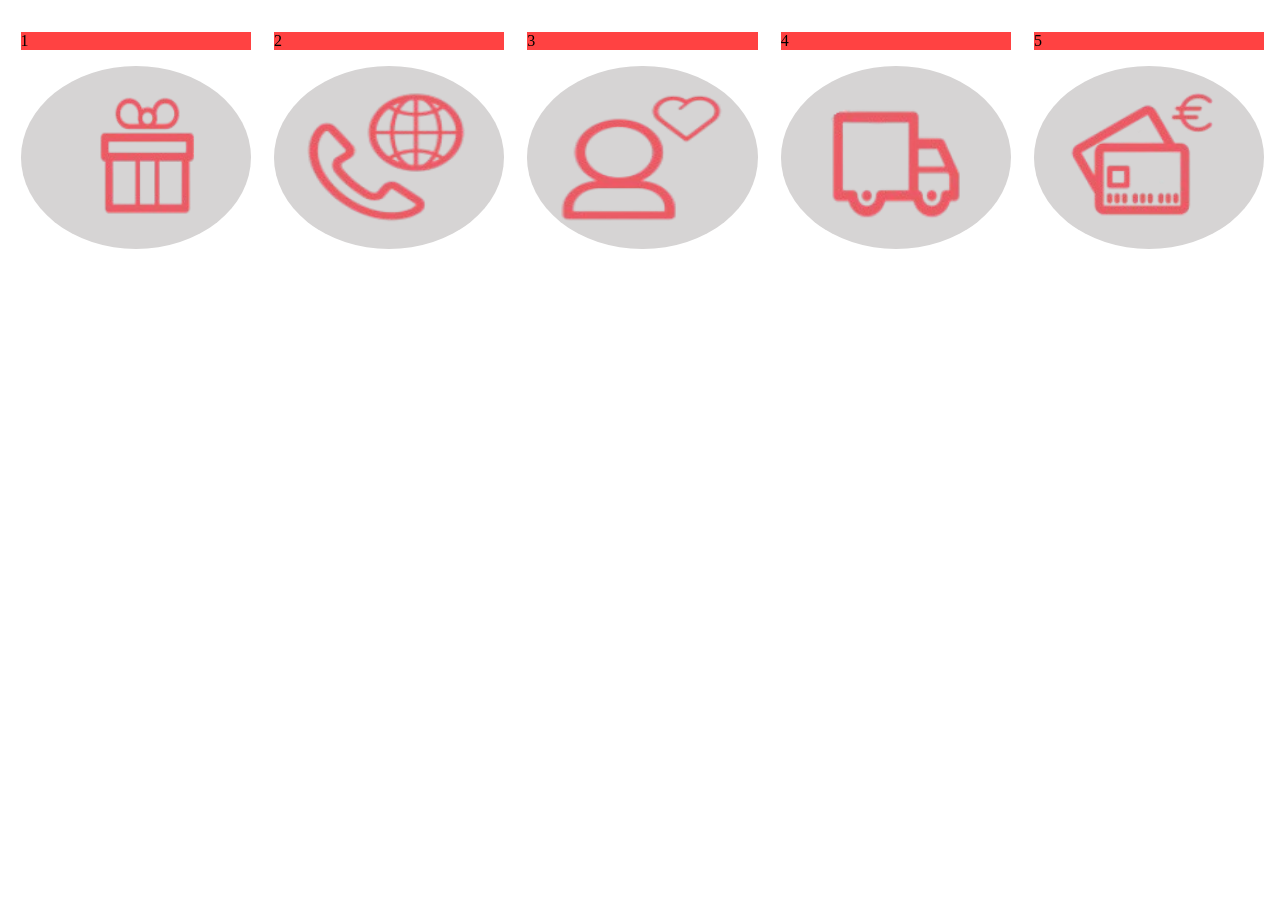
==== actividad2/index.html @ 94249aaf "actividad 2" ====
<!DOCTYPE html>
<html lang="=es">

 <head>
  <meta charset="UFF-g">
  <title>MI PRIMERA PAGUINA WEB</title>
  <link rel="stylesheet" href="styles.css">
 </head>
 <body>
      <div class="container">
        <div class="cajalogo1">
            <div class="circulorojo">
              <p id="numero1" class="numero">1</p>
            </div>
            <div class="circulogris">
              <img src="assets/logo1.png">
            </div>
      </div>
      <div class="cajalogo2">
          <div class="circulorojo">
            <p id="numero2" class="numero">2</p>
          </div>
          <div class="circulogris">
            <img src="assets/logo2.png">
          </div>
      </div>
      <div class="cajalogo3">
          <div class="circulorojo">
            <p id="numero2" class="numero">3</p>
          </div>
          <div class="circulogris">
            <img src="assets/logo3.png">
          </div>
      </div>
      <div class="cajalogo4">
        <div class="circulorojo">
            <p id="numero2" class="numero">4</p>
          </div>
          <div class="circulogris">
            <img src="assets/logo4.png">
          </div>
      </div>
      <div class="cajalogo5">
        <div class="circulorojo">
            <p id="numero2" class="numero">5</p>
        </div>
        <div class="circulogris">
            <img src="assets/logo5.png">
        </div>
        </div>
        <div class="textologo1">
          <p class="texto" id="texto1"></p>
        </div>
        <div class="textologo2">
          <p class="texto" id="texto2"></p>
        </div>
        <div class="textologo3">
          <p class="texto" id="texto3"></p>
        </div>
        <div class="textologo4">
          <p class="texto" id="texto4"></p>
        </div>
        <div class="textologo5">
          <p class="texto" id="texto5"></p>
        </div>
</div>
 </body>
</html>
---- actividad2/styles.css ----
.container {  display: grid;
  grid-template-columns: 1fr 1fr 1fr 1fr 1fr;
  grid-template-rows: 3fr 2fr;
  gap: 0px 3px;
  grid-auto-flow: row;
  grid-template-areas:
    "cajalogo1 cajalogo2 cajalogo3 cajalogo4 cajalogo5"
    "textologo1 textologo2 textologo3 textologo4 textologo5";
    width: 100%;
    height: 100%;
    margin: 0%;
    padding: 0%;
}

.cajalogo1 { grid-area: cajalogo1; }

.cajalogo2 { grid-area: cajalogo2; }

.cajalogo3 { grid-area: cajalogo3; }

.cajalogo4 { grid-area: cajalogo4; }

.cajalogo5 { grid-area: cajalogo5; }

.textologo1 { grid-area: textologo1; }

.textologo2 { grid-area: textologo2; }

.textologo3 { grid-area: textologo3; }

.textologo4 { grid-area: textologo4; }

.textologo5 { grid-area: textologo5; }

.cajalogo1{
  padding-bottom: 20%;
  padding-left: 5%;
  padding-right: 3%;
  padding-top: 3%;
}
.cajalogo2{
  padding-bottom: 20%;
  padding-left: 5%;
  padding-right: 3%;
  padding-top: 3%;
}
.cajalogo3{
  padding-bottom: 20%;
  padding-left: 5%;
  padding-right: 3%;
  padding-top: 3%;
}
.cajalogo4{
  padding-bottom: 20%;
  padding-left: 5%;
  padding-right: 3%;
  padding-top: 3%;
}
.cajalogo5{
  padding-bottom: 20%;
  padding-left: 5%;
  padding-right: 3%;
  padding-top: 3%;
}
.circulogris{
    background-color: rgb(214, 212, 212);
    border-radius: 50%;
    height: 70%;
    width: 70s%;
    overflow: hidden;
    padding-left: 5%;
    display: block;
    
}

img{
  width: 75%;
  height: 75%;
  padding-left: 10%;
  padding-top: 12%;
}
.circulorojo{
  background-color: rgba(255, 0, 0, 0.74);

}
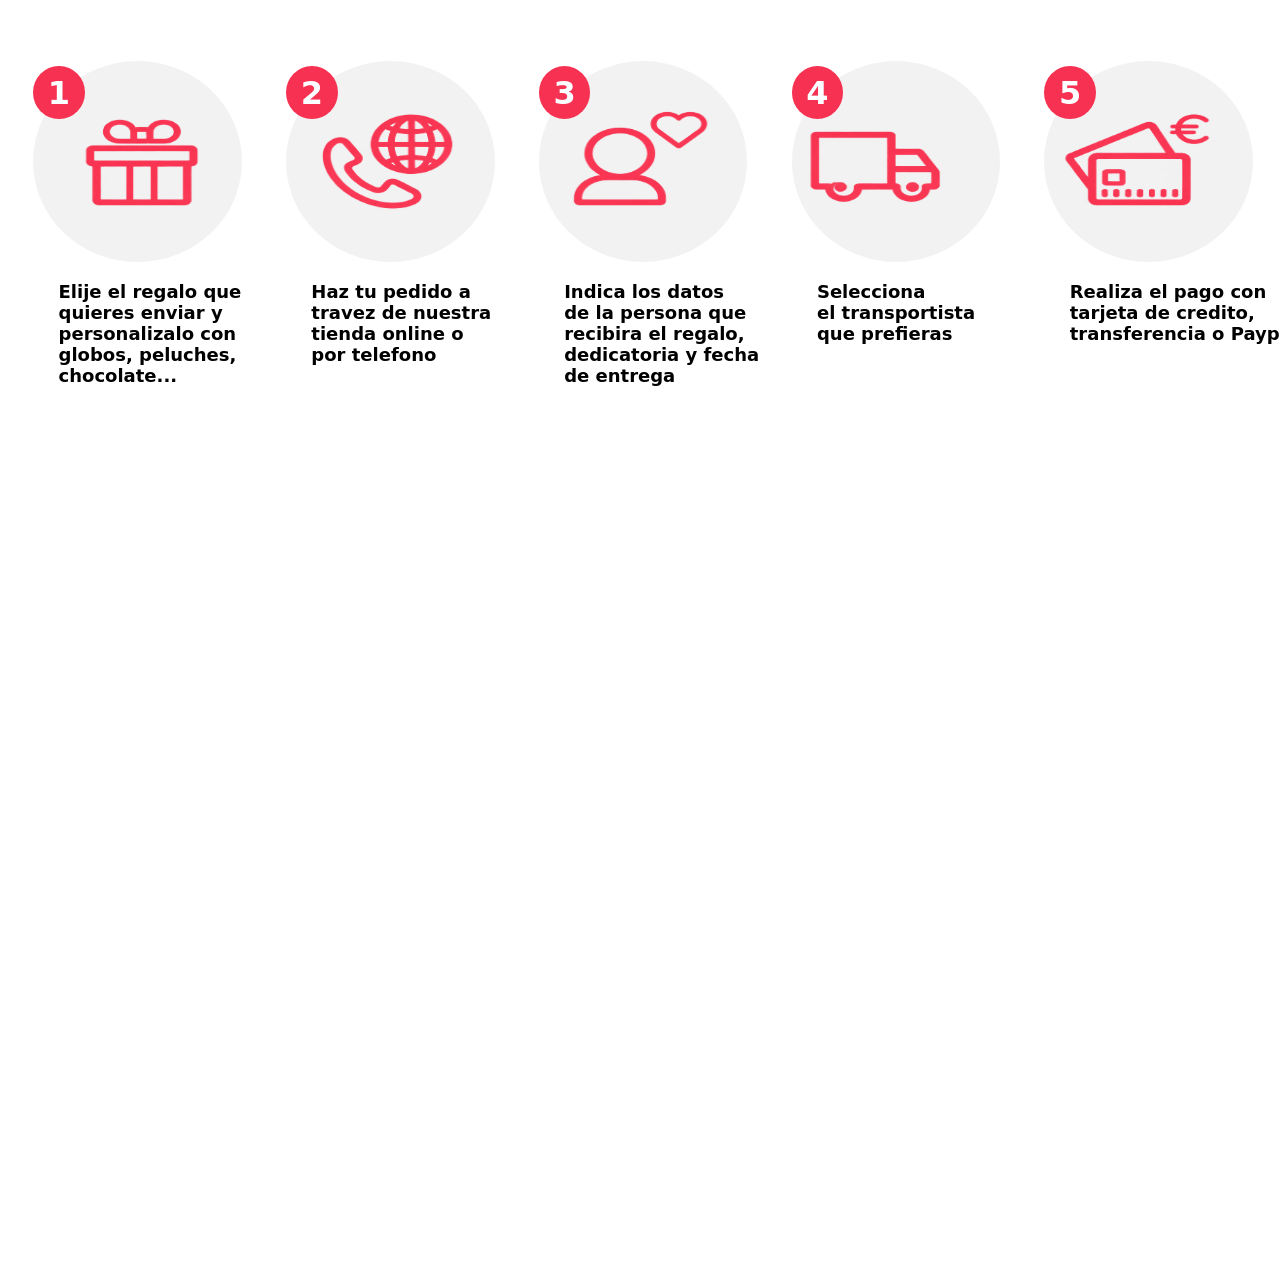
==== commit 7296e7fa: "terminado proyecto 2" ====
--- a/actividad2/index.html
+++ b/actividad2/index.html
@@ -1,68 +1,67 @@
-<!DOCTYPE html>
+<!doctype html>
 <html lang="=es">
-
- <head>
-  <meta charset="UFF-g">
-  <title>MI PRIMERA PAGUINA WEB</title>
-  <link rel="stylesheet" href="styles.css">
- </head>
- <body>
-      <div class="container">
-        <div class="cajalogo1">
-            <div class="circulorojo">
-              <p id="numero1" class="numero">1</p>
-            </div>
-            <div class="circulogris">
-              <img src="assets/logo1.png">
-            </div>
+  <head>
+    <meta charset="UFF-g" />
+    <title>MI PRIMERA PAGUINA WEB</title>
+    <link rel="stylesheet" href="styles.css" />
+  </head>
+  <body>
+    <div class="container">
+      <div class="cajalogo1">
+        <div class="circulorojo">
+          <p id="numero1" class="numero">1</p>
+        </div>
+        <div class="circulogris">
+          <img src="assets/logo1.png" />
+        </div>
       </div>
       <div class="cajalogo2">
-          <div class="circulorojo">
-            <p id="numero2" class="numero">2</p>
-          </div>
-          <div class="circulogris">
-            <img src="assets/logo2.png">
-          </div>
+        <div class="circulorojo">
+          <p id="numero2" class="numero">2</p>
+        </div>
+        <div class="circulogris">
+          <img src="assets/logo2.png" />
+        </div>
       </div>
       <div class="cajalogo3">
-          <div class="circulorojo">
-            <p id="numero2" class="numero">3</p>
-          </div>
-          <div class="circulogris">
-            <img src="assets/logo3.png">
-          </div>
+        <div class="circulorojo">
+          <p id="numero2" class="numero">3</p>
+        </div>
+        <div class="circulogris">
+          <img src="assets/logo3.png" />
+        </div>
       </div>
       <div class="cajalogo4">
         <div class="circulorojo">
-            <p id="numero2" class="numero">4</p>
-          </div>
-          <div class="circulogris">
-            <img src="assets/logo4.png">
-          </div>
+          <p id="numero2" class="numero">4</p>
+        </div>
+        <div class="circulogris">
+          <img src="assets/logo4.png" />
+        </div>
       </div>
       <div class="cajalogo5">
         <div class="circulorojo">
-            <p id="numero2" class="numero">5</p>
+          <p id="numero2" class="numero">5</p>
         </div>
         <div class="circulogris">
-            <img src="assets/logo5.png">
+          <img src="assets/logo5.png" />
         </div>
-        </div>
-        <div class="textologo1">
-          <p class="texto" id="texto1"></p>
-        </div>
-        <div class="textologo2">
-          <p class="texto" id="texto2"></p>
-        </div>
-        <div class="textologo3">
-          <p class="texto" id="texto3"></p>
-        </div>
-        <div class="textologo4">
-          <p class="texto" id="texto4"></p>
-        </div>
-        <div class="textologo5">
-          <p class="texto" id="texto5"></p>
-        </div>
-</div>
- </body>
-</html>+      </div>
+      <div class="textologo1">
+        <p class="texto" id="texto1">Elije el regalo que <br>quieres enviar y <br>personalizalo con <br>globos, peluches, <br>chocolate...</p>
+      </div>
+      <div class="textologo2">
+        <p class="texto" id="texto2">Haz tu pedido a <br>travez de nuestra <br>tienda online o <br>por telefono</p>
+      </div>
+      <div class="textologo3">
+        <p class="texto" id="texto3">Indica los datos <br>de la persona que <br>recibira el regalo, <br>dedicatoria y fecha <br>de entrega</p>
+      </div>
+      <div class="textologo4">
+        <p class="texto" id="texto4">Selecciona <br>el transportista <br>que prefieras</p>
+      </div>
+      <div class="textologo5">
+        <p class="texto" id="texto5">Realiza el pago con <br>tarjeta de credito, <br>transferencia o Paypal</p>
+      </div>
+    </div>
+  </body>
+</html>
--- a/actividad2/styles.css
+++ b/actividad2/styles.css
@@ -1,85 +1,74 @@
-.container {  display: grid;
-  grid-template-columns: 1fr 1fr 1fr 1fr 1fr;
-  grid-template-rows: 3fr 2fr;
-  gap: 0px 3px;
-  grid-auto-flow: row;
-  grid-template-areas:
+.container {
+  display: grid; 
+  grid-template-columns: 1fr 1fr 1fr 1fr 1fr; 
+  grid-template-rows: 0.6fr 1.4fr; 
+  gap: 0px 0px; 
+  grid-template-areas: 
     "cajalogo1 cajalogo2 cajalogo3 cajalogo4 cajalogo5"
-    "textologo1 textologo2 textologo3 textologo4 textologo5";
-    width: 100%;
-    height: 100%;
-    margin: 0%;
-    padding: 0%;
+    "textologo1 textologo2 textologo3 textologo4 textologo5"; 
+}
+.cajalogo1 { grid-area: cajalogo1; }
+.cajalogo2 { grid-area: cajalogo2; }
+.cajalogo3 { grid-area: cajalogo3; }
+.cajalogo4 { grid-area: cajalogo4; }
+.cajalogo5 { grid-area: cajalogo5; }
+.textologo1 { grid-area: textologo1; }
+.textologo2 { grid-area: textologo2; }
+.textologo3 { grid-area: textologo3; }
+.textologo4 { grid-area: textologo4; }
+.textologo5 { grid-area: textologo5; }
+
+.cajalogo1, .cajalogo2, .cajalogo3, .cajalogo4, .cajalogo5{
+  
+  padding-right: 35%;
+  padding-left: 10%;
 }
 
-.cajalogo1 { grid-area: cajalogo1; }
-
-.cajalogo2 { grid-area: cajalogo2; }
-
-.cajalogo3 { grid-area: cajalogo3; }
-
-.cajalogo4 { grid-area: cajalogo4; }
-
-.cajalogo5 { grid-area: cajalogo5; }
-
-.textologo1 { grid-area: textologo1; }
-
-.textologo2 { grid-area: textologo2; }
-
-.textologo3 { grid-area: textologo3; }
-
-.textologo4 { grid-area: textologo4; }
-
-.textologo5 { grid-area: textologo5; }
-
-.cajalogo1{
-  padding-bottom: 20%;
-  padding-left: 5%;
-  padding-right: 3%;
-  padding-top: 3%;
-}
-.cajalogo2{
-  padding-bottom: 20%;
-  padding-left: 5%;
-  padding-right: 3%;
-  padding-top: 3%;
-}
-.cajalogo3{
-  padding-bottom: 20%;
-  padding-left: 5%;
-  padding-right: 3%;
-  padding-top: 3%;
-}
-.cajalogo4{
-  padding-bottom: 20%;
-  padding-left: 5%;
-  padding-right: 3%;
-  padding-top: 3%;
-}
-.cajalogo5{
-  padding-bottom: 20%;
-  padding-left: 5%;
-  padding-right: 3%;
-  padding-top: 3%;
-}
 .circulogris{
-    background-color: rgb(214, 212, 212);
+    background-color: rgb(242, 242, 242);
     border-radius: 50%;
-    height: 70%;
-    width: 70s%;
+    height: 38%;
+    width: 150%;
     overflow: hidden;
-    padding-left: 5%;
-    display: block;
-    
+    z-index: 1;
+   display: flex;
+   justify-content: center;
+   align-items: center;
 }
 
 img{
-  width: 75%;
-  height: 75%;
-  padding-left: 10%;
-  padding-top: 12%;
+  width: 120%;
+  height: 130%;
 }
 .circulorojo{
-  background-color: rgba(255, 0, 0, 0.74);
-
+  background-color: rgb(247, 49, 82);
+  border-radius: 50%;
+  overflow: hidden;
+  height: 10%;
+  width: 37%;
+  position: relative;
+  top: 11%;
+  z-index: 2;
+  display: flex;
+  justify-content: center;
+  align-items: center;
 }
+.numero{
+  font-family: system-ui, -apple-system, BlinkMacSystemFont, 'Segoe UI', Roboto, Oxygen, Ubuntu, Cantarell, 'Open Sans', 'Helvetica Neue', sans-serif;
+  color: rgb(253, 254, 255);
+  font-size: xx-large;
+  font-weight:bold ;
+}
+.textologo1, .textologo2, .textologo3, .textologo4, .textologo5 {
+  font-family: system-ui, -apple-system, BlinkMacSystemFont, 'Segoe UI', Roboto, Oxygen, Ubuntu, Cantarell, 'Open Sans', 'Helvetica Neue', sans-serif;
+  color: black;
+  align-items: flex;
+  justify-content: center; 
+  font-size: large;
+  font-weight: bold;
+  position: relative;
+  bottom: 37%;
+  left: 20%;
+  
+  
+}
